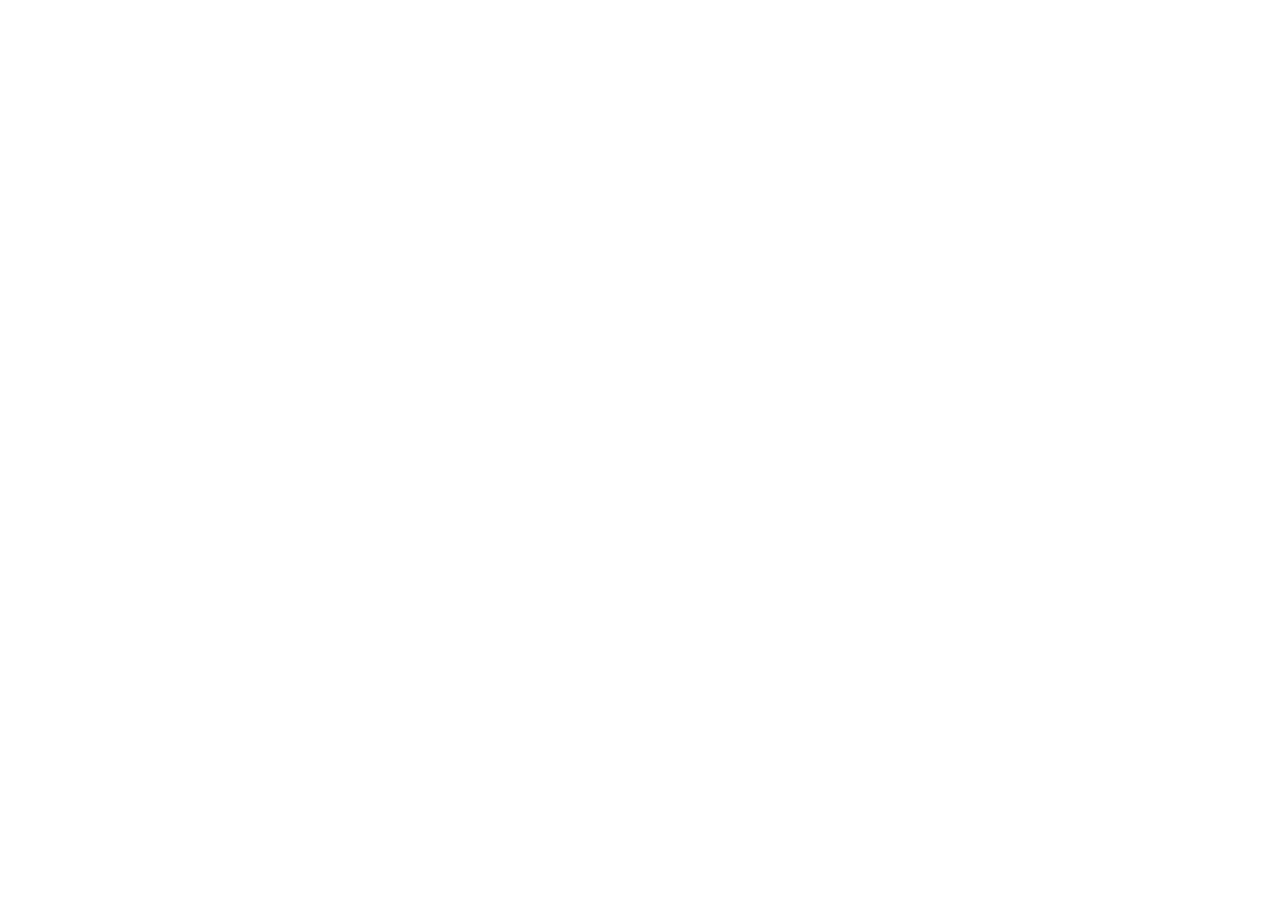
==== index.html @ 82a9aa48 "Initial commit with basic HTML structure for quiz app" ====
<!DOCTYPE html>
<html lang="en">
<head>
  <meta charset="UTF-8">
  <meta name="viewport" content="width=device-width, initial-scale=1.0">
  <title>Tattoo Style Quiz</title>
  <link rel="stylesheet" href="style.css">
</head>
<body>

 
</body>
</html>
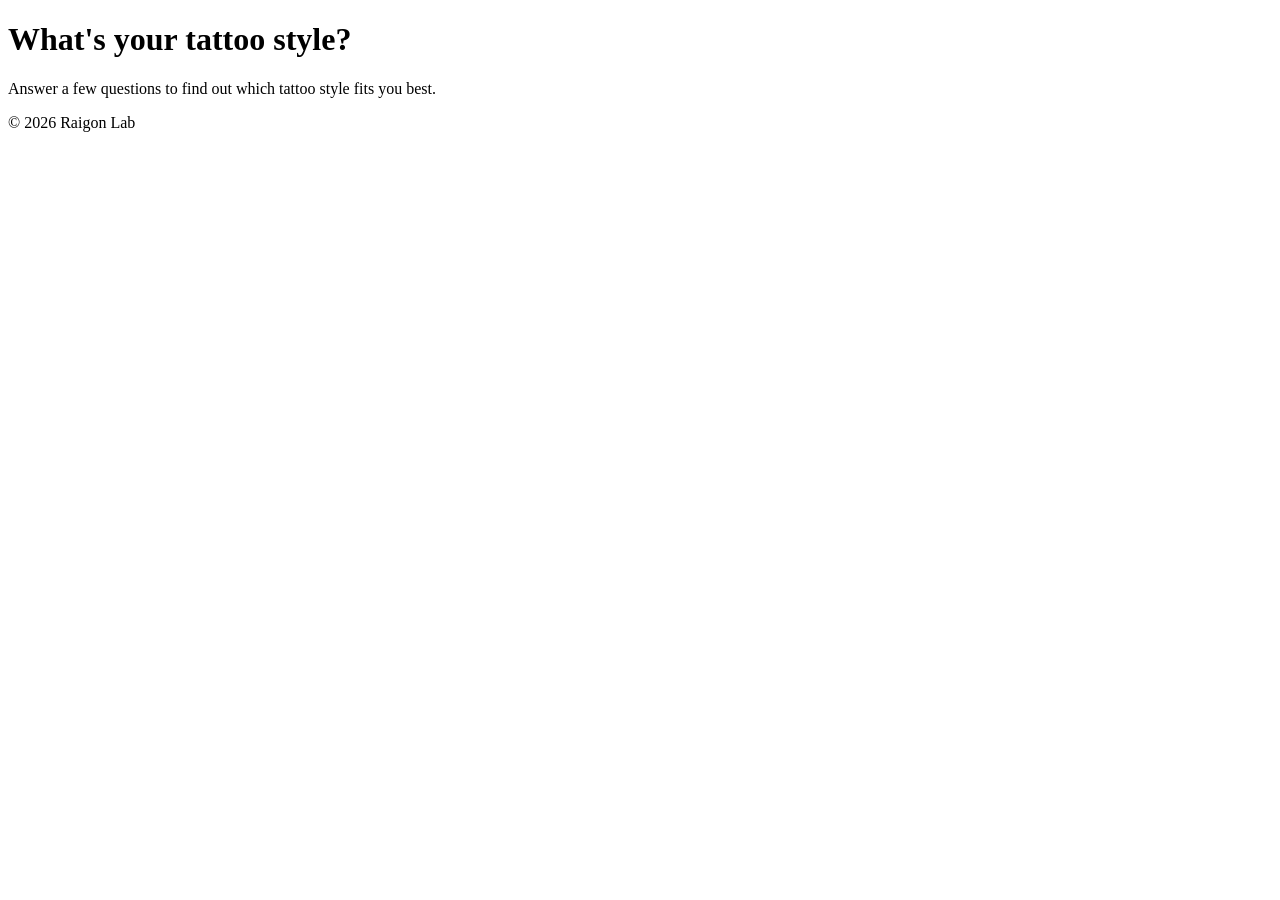
==== commit d4ffd70f: "Add base HTML structure  with header, quiz/result sections, footer" ====
--- a/index.html
+++ b/index.html
@@ -7,7 +7,28 @@
   <link rel="stylesheet" href="style.css">
 </head>
 <body>
-
+    <header>
+        <h1>What's your tattoo style?</h1>
+        <p>Answer a few questions to find out which tattoo style fits you best.</p>
+      </header>
+    
+      <main>
+        <section id="quiz-container">
+          <!-- Quiz questions will be rendered here by JavaScript -->
+        </section>
+    
+        <section id="result-container" class="hidden">
+          <!-- Quiz result will be rendered here by JavaScript -->
+        </section>
+      </main>
+    
+      <footer>
+        <p>&copy; 2026 Raigon Lab</p>
+      </footer>
+    
+      <script src="script.js"></script>
+    
+    
  
 </body>
 </html>
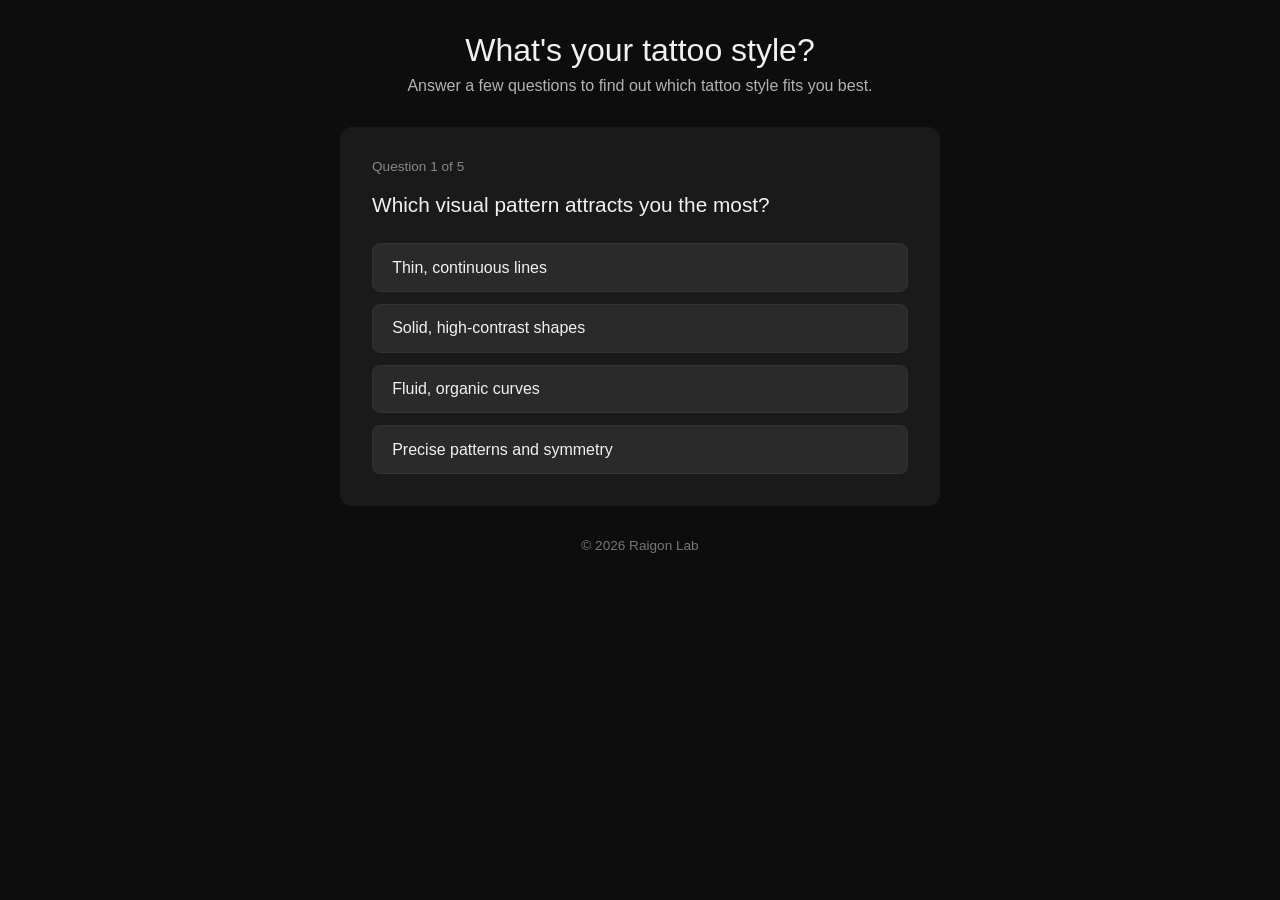
==== commit 0aaabd32: "Restructure project: add JSON data, fix asset paths, improve CSS and accessibility" ====
--- a/index.html
+++ b/index.html
@@ -4,31 +4,30 @@
   <meta charset="UTF-8">
   <meta name="viewport" content="width=device-width, initial-scale=1.0">
   <title>Tattoo Style Quiz</title>
-  <link rel="stylesheet" href="style.css">
+  <link rel="stylesheet" href="assets/css/style.css">
 </head>
 <body>
-    <header>
-        <h1>What's your tattoo style?</h1>
-        <p>Answer a few questions to find out which tattoo style fits you best.</p>
-      </header>
-    
-      <main>
-        <section id="quiz-container">
-          <!-- Quiz questions will be rendered here by JavaScript -->
-        </section>
-    
-        <section id="result-container" class="hidden">
-          <!-- Quiz result will be rendered here by JavaScript -->
-        </section>
-      </main>
-    
-      <footer>
-        <p>&copy; 2026 Raigon Lab</p>
-      </footer>
-    
-      <script src="script.js"></script>
-    
-    
- 
+
+  <header>
+    <h1>What's your tattoo style?</h1>
+    <p>Answer a few questions to find out which tattoo style fits you best.</p>
+  </header>
+
+  <main>
+    <section id="quiz-container" aria-label="Quiz questions">
+      <!-- Questions are rendered here by JavaScript -->
+    </section>
+
+    <section id="result-container" class="hidden" aria-label="Quiz result" aria-live="polite">
+      <!-- Result is rendered here by JavaScript -->
+    </section>
+  </main>
+
+  <footer>
+    <p>&copy; 2026 Raigon Lab</p>
+  </footer>
+
+  <script src="assets/js/script.js"></script>
+
 </body>
-</html>+</html>
--- a/assets/css/style.css
+++ b/assets/css/style.css
@@ -0,0 +1,160 @@
+/* Base reset */
+* {
+  margin: 0;
+  padding: 0;
+  box-sizing: border-box;
+}
+
+body {
+  font-family: 'Helvetica Neue', Arial, sans-serif;
+  background-color: #0d0d0d;
+  color: #f1f1f1;
+  min-height: 100vh;
+  display: flex;
+  flex-direction: column;
+  align-items: center;
+  padding: 2rem 1rem;
+}
+
+/* Header */
+header {
+  text-align: center;
+  max-width: 600px;
+  margin-bottom: 2rem;
+}
+
+header h1 {
+  font-size: 2rem;
+  font-weight: 500;
+  margin-bottom: 0.5rem;
+}
+
+header p {
+  font-size: 1rem;
+  color: #b3b3b3;
+}
+
+/* Main containers */
+main {
+  width: 100%;
+  max-width: 600px;
+}
+
+#quiz-container,
+#result-container {
+  background-color: #1a1a1a;
+  border-radius: 12px;
+  padding: 2rem;
+}
+
+/* Question progress indicator */
+.question-counter {
+  font-size: 0.85rem;
+  color: #888;
+  margin-bottom: 1rem;
+}
+
+#quiz-container h2,
+#result-container h2 {
+  font-size: 1.3rem;
+  font-weight: 500;
+  margin-bottom: 1.5rem;
+  line-height: 1.4;
+}
+
+/* Answer option buttons */
+.options {
+  display: flex;
+  flex-direction: column;
+  gap: 0.75rem;
+}
+
+.option-btn {
+  background-color: #2a2a2a;
+  color: #f1f1f1;
+  border: 1px solid #333;
+  border-radius: 8px;
+  padding: 0.9rem 1.2rem;
+  font-size: 1rem;
+  text-align: left;
+  cursor: pointer;
+  transition: background-color 0.2s, border-color 0.2s;
+  width: 100%;
+}
+
+.option-btn:hover,
+.option-btn:focus {
+  background-color: #3a3a3a;
+  border-color: #f1f1f1;
+  outline: 2px solid #f1f1f1;
+  outline-offset: 2px;
+}
+
+/* Result screen */
+.result-label {
+  font-size: 0.85rem;
+  color: #888;
+  margin-bottom: 0.5rem;
+}
+
+.result-description {
+  color: #b3b3b3;
+  line-height: 1.6;
+  margin-top: 1rem;
+}
+
+/* Restart button */
+#restart-btn {
+  margin-top: 2rem;
+  background-color: #f1f1f1;
+  color: #0d0d0d;
+  border: none;
+  border-radius: 8px;
+  padding: 0.8rem 1.5rem;
+  font-size: 1rem;
+  cursor: pointer;
+  transition: background-color 0.2s;
+}
+
+#restart-btn:hover,
+#restart-btn:focus {
+  background-color: #cccccc;
+  outline: 2px solid #f1f1f1;
+  outline-offset: 2px;
+}
+
+/* Error message */
+.error-msg {
+  color: #e57373;
+  text-align: center;
+  padding: 1rem 0;
+}
+
+/* Utility */
+.hidden {
+  display: none;
+}
+
+/* Footer */
+footer {
+  margin-top: 2rem;
+  font-size: 0.85rem;
+  color: #777;
+}
+
+/* Responsive — small screens */
+@media (max-width: 480px) {
+  header h1 {
+    font-size: 1.5rem;
+  }
+
+  #quiz-container,
+  #result-container {
+    padding: 1.5rem;
+  }
+
+  .option-btn {
+    padding: 0.8rem 1rem;
+    font-size: 0.95rem;
+  }
+}
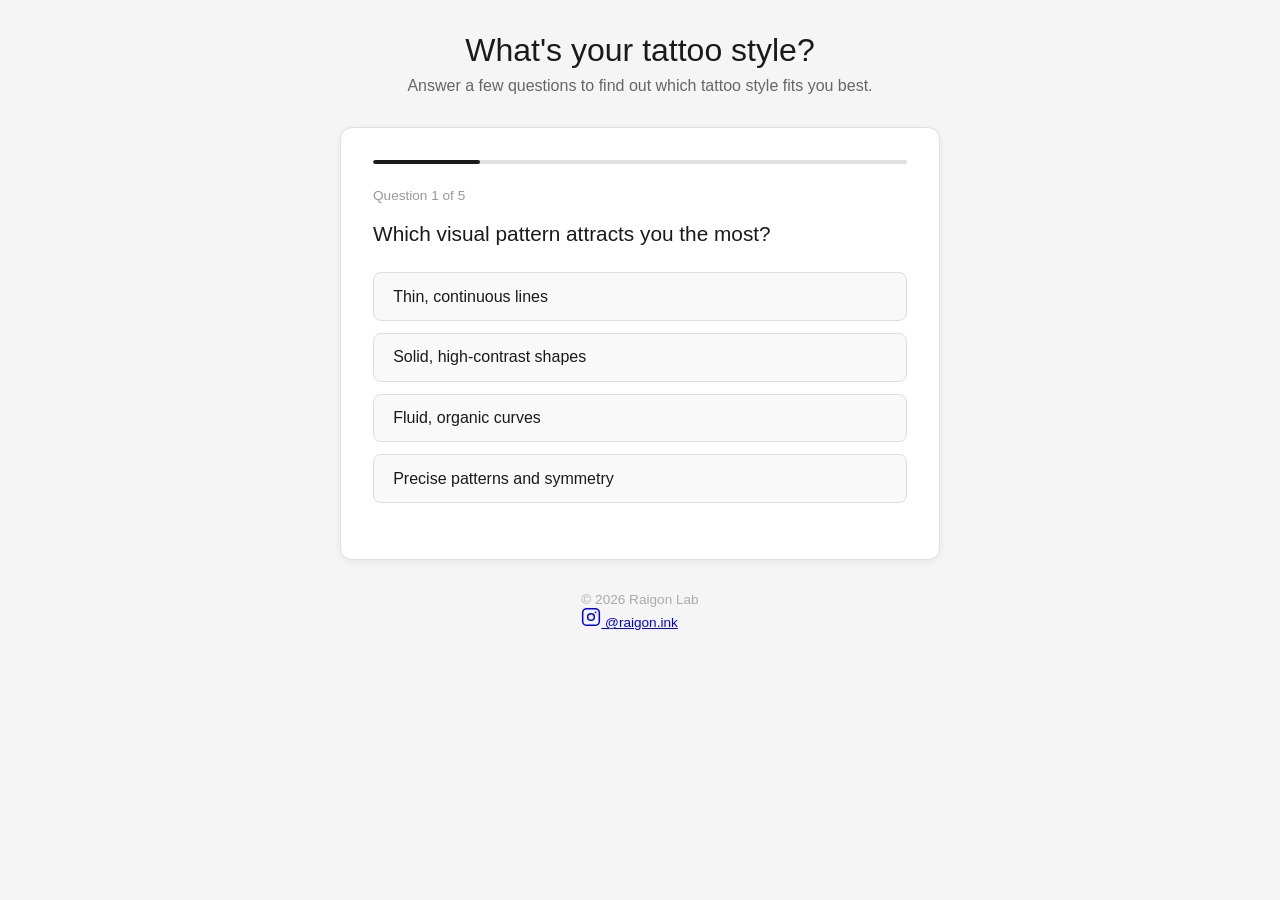
==== commit 0327916a: "Add Instagram link to footer on all pages" ====
--- a/index.html
+++ b/index.html
@@ -25,6 +25,14 @@
 
   <footer>
     <p>&copy; 2026 Raigon Lab</p>
+    <a href="https://www.instagram.com/raigon.ink/" target="_blank" rel="noopener noreferrer" class="social-link" aria-label="Follow Raigon on Instagram">
+      <svg xmlns="http://www.w3.org/2000/svg" width="20" height="20" viewBox="0 0 24 24" fill="none" stroke="currentColor" stroke-width="1.8" stroke-linecap="round" stroke-linejoin="round" aria-hidden="true">
+        <rect x="2" y="2" width="20" height="20" rx="5" ry="5"/>
+        <circle cx="12" cy="12" r="4"/>
+        <circle cx="17.5" cy="6.5" r="1" fill="currentColor" stroke="none"/>
+      </svg>
+      @raigon.ink
+    </a>
   </footer>
 
   <script src="assets/js/script.js"></script>
--- a/assets/css/style.css
+++ b/assets/css/style.css
@@ -7,8 +7,8 @@
 
 body {
   font-family: 'Helvetica Neue', Arial, sans-serif;
-  background-color: #0d0d0d;
-  color: #f1f1f1;
+  background-color: #f5f5f5;
+  color: #1a1a1a;
   min-height: 100vh;
   display: flex;
   flex-direction: column;
@@ -31,7 +31,7 @@
 
 header p {
   font-size: 1rem;
-  color: #b3b3b3;
+  color: #666666;
 }
 
 /* Main containers */
@@ -42,15 +42,34 @@
 
 #quiz-container,
 #result-container {
-  background-color: #1a1a1a;
+  background-color: #ffffff;
   border-radius: 12px;
   padding: 2rem;
+  border: 1px solid #e0e0e0;
+  box-shadow: 0 2px 8px rgba(0, 0, 0, 0.06);
+}
+
+/* Progress bar */
+.progress-bar-container {
+  width: 100%;
+  height: 4px;
+  background-color: #e0e0e0;
+  border-radius: 2px;
+  margin-bottom: 1.5rem;
+  overflow: hidden;
+}
+
+.progress-bar-fill {
+  height: 100%;
+  background-color: #1a1a1a;
+  border-radius: 2px;
+  transition: width 0.3s ease;
 }
 
 /* Question progress indicator */
 .question-counter {
   font-size: 0.85rem;
-  color: #888;
+  color: #999999;
   margin-bottom: 1rem;
 }
 
@@ -60,6 +79,7 @@
   font-weight: 500;
   margin-bottom: 1.5rem;
   line-height: 1.4;
+  color: #1a1a1a;
 }
 
 /* Answer option buttons */
@@ -70,9 +90,9 @@
 }
 
 .option-btn {
-  background-color: #2a2a2a;
-  color: #f1f1f1;
-  border: 1px solid #333;
+  background-color: #f9f9f9;
+  color: #1a1a1a;
+  border: 1px solid #ddd;
   border-radius: 8px;
   padding: 0.9rem 1.2rem;
   font-size: 1rem;
@@ -84,30 +104,71 @@
 
 .option-btn:hover,
 .option-btn:focus {
-  background-color: #3a3a3a;
-  border-color: #f1f1f1;
-  outline: 2px solid #f1f1f1;
+  background-color: #eeeeee;
+  border-color: #1a1a1a;
+  outline: 2px solid #1a1a1a;
   outline-offset: 2px;
+}
+
+.option-btn.selected {
+  background-color: #1a1a1a;
+  color: #ffffff;
+  border-color: #1a1a1a;
+}
+
+.option-btn:disabled {
+  cursor: default;
+  opacity: 0.6;
+}
+
+.option-btn.selected:disabled {
+  opacity: 1;
 }
 
 /* Result screen */
 .result-label {
   font-size: 0.85rem;
-  color: #888;
+  color: #999999;
   margin-bottom: 0.5rem;
 }
 
 .result-description {
-  color: #b3b3b3;
+  color: #555555;
   line-height: 1.6;
   margin-top: 1rem;
+}
+
+/* Navigation arrows */
+.quiz-nav {
+  display: flex;
+  justify-content: space-between;
+  margin-top: 1.5rem;
+}
+
+.nav-btn {
+  background: none;
+  border: 1px solid #ddd;
+  border-radius: 8px;
+  color: #1a1a1a;
+  cursor: pointer;
+  font-size: 1.2rem;
+  padding: 0.5rem 1rem;
+  transition: background-color 0.2s, border-color 0.2s;
+}
+
+.nav-btn:hover,
+.nav-btn:focus {
+  background-color: #eeeeee;
+  border-color: #1a1a1a;
+  outline: 2px solid #1a1a1a;
+  outline-offset: 2px;
 }
 
 /* Restart button */
 #restart-btn {
   margin-top: 2rem;
-  background-color: #f1f1f1;
-  color: #0d0d0d;
+  background-color: #1a1a1a;
+  color: #ffffff;
   border: none;
   border-radius: 8px;
   padding: 0.8rem 1.5rem;
@@ -118,14 +179,32 @@
 
 #restart-btn:hover,
 #restart-btn:focus {
-  background-color: #cccccc;
-  outline: 2px solid #f1f1f1;
+  background-color: #333333;
+  outline: 2px solid #1a1a1a;
   outline-offset: 2px;
+}
+
+/* Gallery link on result screen */
+.gallery-link {
+  display: block;
+  margin-top: 1rem;
+  color: #1a1a1a;
+  font-size: 0.95rem;
+  text-decoration: none;
+  border-bottom: 1px solid #1a1a1a;
+  width: fit-content;
+  transition: opacity 0.2s;
+}
+
+.gallery-link:hover,
+.gallery-link:focus {
+  opacity: 0.6;
+  outline: none;
 }
 
 /* Error message */
 .error-msg {
-  color: #e57373;
+  color: #cc3333;
   text-align: center;
   padding: 1rem 0;
 }
@@ -139,7 +218,7 @@
 footer {
   margin-top: 2rem;
   font-size: 0.85rem;
-  color: #777;
+  color: #aaaaaa;
 }
 
 /* Responsive — small screens */
